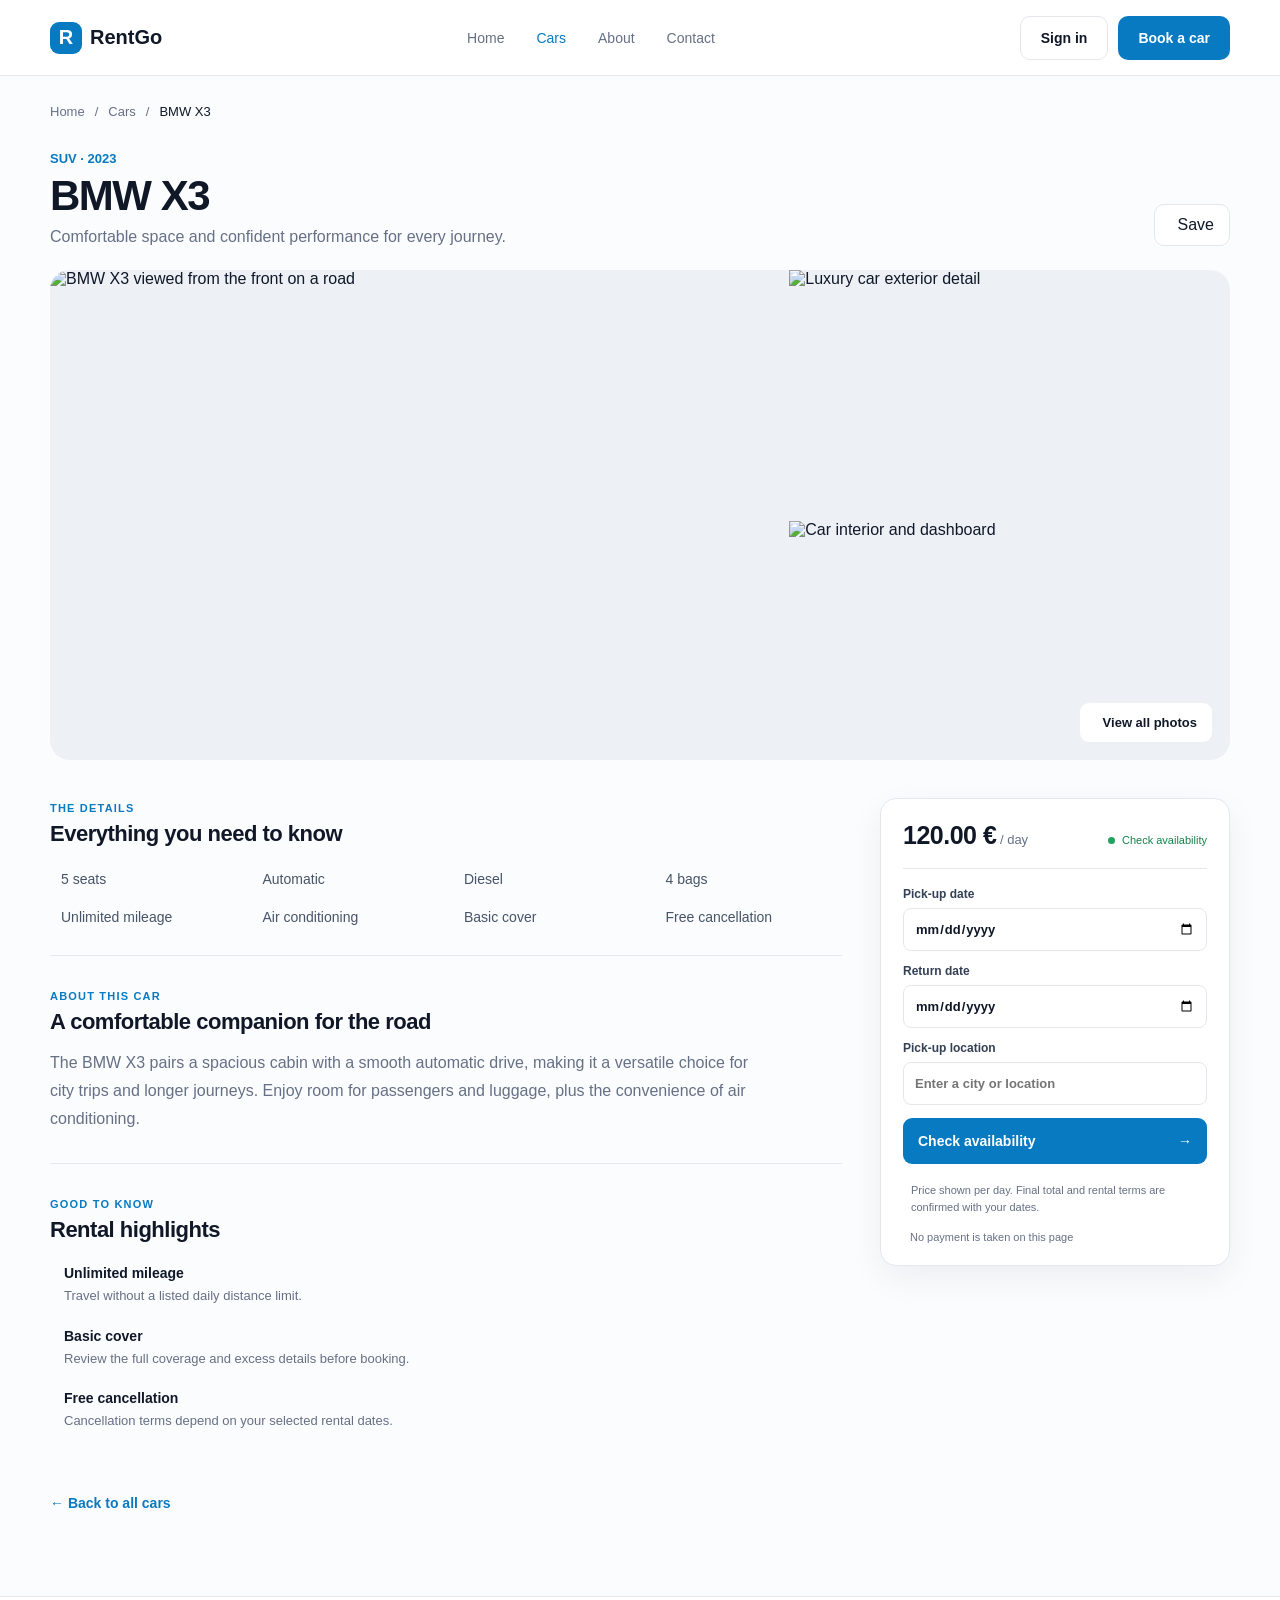
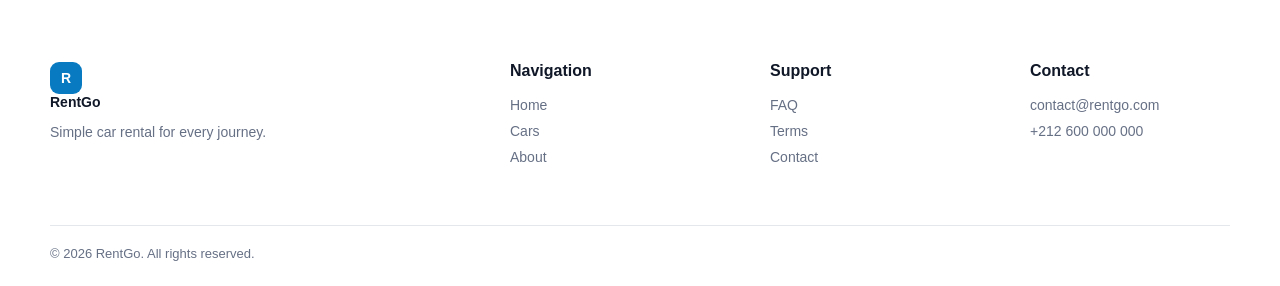
==== pages/car-details.html @ 8f474686 "add car details page and styles for improved user experience" ====
<!DOCTYPE html>
<html lang="en">
<head>
  <meta charset="UTF-8" />
  <meta name="viewport" content="width=device-width, initial-scale=1.0" />
  <meta name="description" content="Explore the BMW X3, review its specifications, and request your rental dates with RentGo." />
  <title>BMW X3 | RentGo</title>
  <link rel="stylesheet" href="https://cdn.jsdelivr.net/npm/lucide-static@latest/font/lucide.css" />
  <link rel="stylesheet" href="../style.css" />
  <link rel="stylesheet" href="car-details.css" />
</head>
<body>
  <header class="navbar">
    <div class="container nav-content">
      <a href="../index.html" class="logo"><span class="logo-icon">R</span>RentGo</a>
      <nav aria-label="Main navigation">
        <a href="../index.html">Home</a><a href="../index.html#cars" class="active">Cars</a><a href="../index.html#about">About</a><a href="../index.html#contact">Contact</a>
      </nav>
      <div class="nav-actions"><a href="#" class="btn btn-light">Sign in</a><a href="#booking" class="btn btn-primary">Book a car</a></div>
    </div>
  </header>

  <main class="detail-page">
    <div class="container">
      <div class="detail-breadcrumb"><a href="../index.html">Home</a><span>/</span><a href="../index.html#cars">Cars</a><span>/</span><span>BMW X3</span></div>

      <section class="detail-title" aria-labelledby="car-title">
        <div>
          <span class="detail-category">SUV <span aria-hidden="true">·</span> 2023</span>
          <h1 id="car-title">BMW X3</h1>
          <p>Comfortable space and confident performance for every journey.</p>
        </div>
        <button class="detail-favorite" type="button" aria-label="Add BMW X3 to favorites"><i class="icon icon-heart" aria-hidden="true"></i><span>Save</span></button>
      </section>

      <section class="detail-gallery" aria-label="BMW X3 photos">
        <img class="gallery-main" src="https://images.unsplash.com/photo-1555215695-3004980ad54e?auto=format&fit=crop&w=1400&q=85" alt="BMW X3 viewed from the front on a road" />
        <div class="gallery-side">
          <img src="https://images.unsplash.com/photo-1503376780353-7e6692767b70?auto=format&fit=crop&w=900&q=85" alt="Luxury car exterior detail" />
          <img src="https://images.unsplash.com/photo-1492144534655-ae79c964c9d7?auto=format&fit=crop&w=900&q=85" alt="Car interior and dashboard" />
        </div>
        <button class="gallery-all" type="button"><i class="icon icon-images" aria-hidden="true"></i> View all photos</button>
      </section>

      <div class="detail-layout">
        <div class="detail-main">
          <section class="detail-section">
            <div class="detail-section-heading"><div><span class="detail-kicker">THE DETAILS</span><h2>Everything you need to know</h2></div></div>
            <ul class="detail-specs">
              <li><i class="icon icon-users" aria-hidden="true"></i><span>5 seats</span></li>
              <li><i class="icon icon-settings-2" aria-hidden="true"></i><span>Automatic</span></li>
              <li><i class="icon icon-fuel" aria-hidden="true"></i><span>Diesel</span></li>
              <li><i class="icon icon-luggage" aria-hidden="true"></i><span>4 bags</span></li>
              <li><i class="icon icon-gauge" aria-hidden="true"></i><span>Unlimited mileage</span></li>
              <li><i class="icon icon-snowflake" aria-hidden="true"></i><span>Air conditioning</span></li>
              <li><i class="icon icon-shield-check" aria-hidden="true"></i><span>Basic cover</span></li>
              <li><i class="icon icon-calendar-check" aria-hidden="true"></i><span>Free cancellation</span></li>
            </ul>
          </section>

          <section class="detail-section about-car">
            <span class="detail-kicker">ABOUT THIS CAR</span>
            <h2>A comfortable companion for the road</h2>
            <p>The BMW X3 pairs a spacious cabin with a smooth automatic drive, making it a versatile choice for city trips and longer journeys. Enjoy room for passengers and luggage, plus the convenience of air conditioning.</p>
          </section>

          <section class="detail-section included-section">
            <span class="detail-kicker">GOOD TO KNOW</span>
            <h2>Rental highlights</h2>
            <div class="highlight-row"><i class="icon icon-route" aria-hidden="true"></i><div><strong>Unlimited mileage</strong><span>Travel without a listed daily distance limit.</span></div></div>
            <div class="highlight-row"><i class="icon icon-shield-check" aria-hidden="true"></i><div><strong>Basic cover</strong><span>Review the full coverage and excess details before booking.</span></div></div>
            <div class="highlight-row"><i class="icon icon-calendar-check" aria-hidden="true"></i><div><strong>Free cancellation</strong><span>Cancellation terms depend on your selected rental dates.</span></div></div>
          </section>
        </div>

        <aside class="booking-card" id="booking" aria-label="Booking request">
          <div class="booking-price"><div><strong>120.00 €</strong><span> / day</span></div><span class="availability"><i></i> Check availability</span></div>
          <form class="booking-form" action="#booking" method="get">
            <label>Pick-up date<input type="date" name="pickup" /></label>
            <label>Return date<input type="date" name="return" /></label>
            <label>Pick-up location<input type="text" name="location" placeholder="Enter a city or location" /></label>
            <button class="booking-submit" type="submit">Check availability <span aria-hidden="true">→</span></button>
          </form>
          <p class="booking-note"><i class="icon icon-info" aria-hidden="true"></i> Price shown per day. Final total and rental terms are confirmed with your dates.</p>
          <div class="booking-trust"><i class="icon icon-lock-keyhole" aria-hidden="true"></i> No payment is taken on this page</div>
        </aside>
      </div>

      <a class="back-to-cars" href="../index.html#cars">← Back to all cars</a>
    </div>
  </main>

  <footer class="footer" id="contact">
    <div class="container footer-content">
      <div><a href="../index.html" class="logo"><span class="logo-icon">R</span>RentGo</a><p>Simple car rental for every journey.</p></div>
      <div><h4>Navigation</h4><a href="../index.html">Home</a><a href="../index.html#cars">Cars</a><a href="../index.html#about">About</a></div>
      <div><h4>Support</h4><a href="#">FAQ</a><a href="#">Terms</a><a href="../index.html#contact">Contact</a></div>
      <div><h4>Contact</h4><p>contact@rentgo.com</p><p>+212 600 000 000</p></div>
    </div>
    <div class="container copyright">© 2026 RentGo. All rights reserved.</div>
  </footer>
</body>
</html>
---- style.css ----
/* =========================
   DESIGN SYSTEM
========================= */

:root {
  --primary: #087ac1;
  --primary-dark: #06649e;

  --text: #101828;
  --text-light: #667085;

  --background: #ffffff;
  --surface: #f7f9fc;
  --border: #e4e7ec;

  --dark: #101828;

  --radius-sm: 10px;
  --radius-md: 16px;
  --radius-lg: 24px;

  --container: 1180px;
}

* {
  box-sizing: border-box;
  margin: 0;
  padding: 0;
}

html {
  scroll-behavior: smooth;
}

body {
  font-family: Inter, Arial, sans-serif;

  color: var(--text);
  background: var(--background);
}

a {
  text-decoration: none;
  color: inherit;
}

img {
  display: block;
  max-width: 100%;
}

button {
  font: inherit;
}

.container {
  width: min(100% - 40px, var(--container));
  margin-inline: auto;
}

/* =========================
     BUTTONS
  ========================= */

.btn {
  display: inline-flex;
  align-items: center;
  justify-content: center;

  height: 44px;
  padding: 0 20px;

  border-radius: var(--radius-sm);
  font-weight: 600;
  font-size: 14px;

  transition: 0.2s;
}

.btn-primary {
  background: var(--primary);
  color: white;
}

.btn-primary:hover {
  background: var(--primary-dark);
}

.btn-outline {
  border: 1px solid var(--border);
  background: white;
}

.btn-light {
  border: 1px solid var(--border);
}

.btn-large {
  height: 52px;
  padding-inline: 26px;
}

.btn-white {
  background: white;
  color: var(--dark);
}

/* =========================
     NAVBAR
  ========================= */

.navbar {
  height: 76px;
  border-bottom: 1px solid var(--border);
  background: white;
}

.nav-content {
  height: 100%;

  display: flex;
  align-items: center;
  justify-content: space-between;
}

.logo {
  display: flex;
  align-items: center;
  gap: 8px;

  font-size: 20px;
  font-weight: 800;
}

.logo-icon {
  width: 32px;
  height: 32px;

  display: grid;
  place-items: center;

  border-radius: 9px;
  background: var(--primary);
  color: white;
}

nav {
  display: flex;
  gap: 32px;
}

nav a {
  color: var(--text-light);
  font-size: 14px;
  font-weight: 500;
}

nav a:hover,
nav a.active {
  color: var(--primary);
}

.nav-actions {
  display: flex;
  gap: 10px;
}

/* =========================
     HERO
  ========================= */

.hero {
  padding: 88px 0 76px;
  background: linear-gradient(120deg, #ffffff 45%, #f2f8fc 100%);
}

.hero-content {
  display: flex;
  align-items: center;
  justify-content: center;
  text-align: center;
}

.hero-text {
  width: min(100%, 760px);
  margin-inline: auto;
  text-align: center;
}

.hero h1 {
  margin-inline: auto;
  text-align: center;
}

.hero-text > p {
  margin-inline: auto;
}


.eyebrow {
  display: inline-block;

  margin-bottom: 15px;

  color: var(--primary);

  font-size: 12px;
  font-weight: 700;
  letter-spacing: 1.4px;
}

.hero h1 {
  max-width: 600px;

  font-size: clamp(48px, 5vw, 72px);
  line-height: 0.98;
  letter-spacing: -3px;
}

.hero-text > p {
  max-width: 520px;

  margin-top: 24px;

  color: var(--text-light);

  font-size: 17px;
  line-height: 1.7;
}

.hero-actions {
  margin-top: 32px;
  display: flex;
  justify-content: center;
  gap: 12px;
}

.hero-benefits {
  display: flex;
  justify-content: center;
  gap: 22px;
  flex-wrap: wrap;

  margin-top: 28px;

  color: var(--text-light);
  font-size: 13px;
}

/* HERO IMAGE */

.hero-visual {
  position: relative;

  min-height: 430px;

  display: flex;
  align-items: center;
  justify-content: center;
}

.hero-shape {
  position: absolute;

  width: 88%;
  height: 90%;

  right: 0;

  border-radius: 120px 30px 100px 30px;

  background: linear-gradient(145deg, #eaf5fb, #d9edf8);
}

.hero-visual img {
  position: relative;
  z-index: 2;

  width: 95%;
  height: 350px;

  object-fit: cover;

  border-radius: 30px;
}

.floating-card {
  position: absolute;
  z-index: 3;

  bottom: 22px;
  left: 5px;

  padding: 15px 20px;

  background: white;

  border: 1px solid var(--border);
  border-radius: 14px;

  box-shadow: 0 10px 40px rgb(0 0 0 / 8%);

  display: flex;
  flex-direction: column;
}

.floating-card span {
  margin-top: 4px;

  color: var(--text-light);
  font-size: 12px;
}

/* =========================
     BRANDS
  ========================= */

.brands {
  padding: 34px 0;

  border-top: 1px solid var(--border);
  border-bottom: 1px solid var(--border);
}

.section-label {
  margin-bottom: 22px;

  text-align: center;

  color: var(--text-light);

  font-size: 13px;
}

.brand-marquee {
  overflow: hidden;
}

.brand-track {
  display: flex;
  justify-content: space-around;
  gap: 55px;

  min-width: max-content;

  font-size: 17px;
  font-weight: 800;

  color: #98a2b3;
}

.brand-track span:hover {
  color: var(--text);
}

/* =========================
     CARS SECTION
  ========================= */

.cars-section {
  padding: 90px 0;
}

.section-header {
  display: flex;
  justify-content: space-between;
  align-items: end;

  margin-bottom: 30px;
}

.section-header h2 {
  font-size: 38px;
  letter-spacing: -1.5px;
}

.section-header p {
  max-width: 550px;

  margin-top: 10px;

  color: var(--text-light);
  line-height: 1.6;
}

.view-all {
  color: var(--primary);
  font-weight: 600;
  font-size: 14px;
}

/* TABS */

.tabs {
  display: flex;
  gap: 8px;

  margin-bottom: 28px;

  overflow-x: auto;
}

.tab {
  padding: 10px 18px;

  border: 1px solid var(--border);
  border-radius: 50px;

  background: white;

  color: var(--text-light);

  cursor: pointer;
}

.tab:hover,
.tab.active {
  background: var(--primary);
  border-color: var(--primary);

  color: white;
}

/* =========================
     CAR CARD
  ========================= */

.car-grid {
  display: grid;
  grid-template-columns: repeat(3, 1fr);

  gap: 22px;
}

.car-card {
  overflow: hidden;

  border: 1px solid var(--border);
  border-radius: var(--radius-md);
  background: white;
  transition: 0.25s;
}

.car-card:hover {
  box-shadow: 0 18px 50px rgb(16 24 40 / 9%);
  cursor: pointer;
}

.car-image {
  position: relative;
  height: 230px;
  background: var(--surface);
}

.car-image img {
  width: 100%;
  height: 100%;

  object-fit: cover;
}

.car-badge {
  position: absolute;
  z-index: 2;

  top: 15px;
  left: 15px;

  padding: 6px 10px;

  border-radius: 8px;

  background: white;

  font-size: 11px;
  font-weight: 600;
}

.favorite {
  position: absolute;
  z-index: 2;

  top: 14px;
  right: 14px;

  width: 34px;
  height: 34px;

  border: none;
  border-radius: 50%;

  background: white;

  font-size: 19px;

  cursor: pointer;
}

.car-content {
  padding: 20px;
}

.car-heading {
  display: flex;
  justify-content: space-between;
  align-items: start;
}

.brand-name {
  color: var(--primary);

  font-size: 11px;
  font-weight: 700;
}

.car-heading h3 {
  margin-top: 4px;

  font-size: 20px;
}

.year {
  padding: 5px 8px;

  border-radius: 7px;

  background: var(--surface);

  color: var(--text-light);

  font-size: 12px;
}

.car-specs {
  list-style: none;
  display: grid;
  grid-template-columns: repeat(4, minmax(0, 1fr));
  gap: 14px 6px;
  margin: 20px 0 22px;
  padding: 4px 0;
}

.car-specs li {
  min-width: 0;
  display: flex;
  flex-direction: column;
  align-items: center;
  justify-content: center;
  gap: 5px;
  color: #475467;
  font-size: 10px;
  font-weight: 500;
  line-height: 1.25;
  text-align: center;
}

.car-specs .icon {
  flex: 0 0 auto;
  color: var(--primary);
  font-size: 15px;
}

.car-specs li span {
  display: -webkit-box;
  overflow: hidden;
  -webkit-box-orient: vertical;
  -webkit-line-clamp: 2;
}

.car-footer {
  padding-top: 18px;

  display: flex;
  align-items: center;
  justify-content: space-between;
}

.price strong {
  font-size: 22px;
}

.price span {
  color: var(--text-light);
  font-size: 12px;
}

.car-button {
  padding: 11px 16px;

  border-radius: 9px;

  background: var(--dark);
  color: white;

  font-size: 13px;
  font-weight: 600;
}

.car-button:hover {
  background: var(--primary);
}

/* =========================
     CONTACT CTA
  ========================= */

.contact-section {
  padding-bottom: 90px;
}

.contact-card {
  position: relative;
  isolation: isolate;
  overflow: hidden;
  min-height: 430px;
  border-radius: var(--radius-lg);
  background: var(--dark);
  color: white;
}

.contact-content {
  position: relative;
  z-index: 2;
  width: 58%;
  min-height: 430px;

  padding: 60px;
}

.eyebrow.light {
  color: #79c8f6;
}

.contact-content h2 {
  max-width: 470px;

  font-size: 40px;
  line-height: 1.1;
}

.contact-content > p {
  max-width: 500px;

  margin-top: 20px;

  color: #b7c0ce;
  line-height: 1.7;
}

.contact-features {
  display: flex;
  flex-direction: column;
  gap: 10px;

  margin: 25px 0;

  color: #d0d5dd;

  font-size: 14px;
}

.contact-image {
  position: absolute;
  z-index: 0;
  inset: 0;
}

.contact-image::after {
  position: absolute;
  inset: 0;
  content: "";
  background: linear-gradient(
    90deg,
    var(--dark) 0%,
    var(--dark) 34%,
    rgb(16 24 40 / 88%) 46%,
    rgb(16 24 40 / 35%) 68%,
    rgb(16 24 40 / 8%) 100%
  );
}

.contact-image img {
  width: 100%;
  height: 100%;
  object-fit: cover;
  object-position: left ;
}

/* =========================
     FOOTER
  ========================= */

.footer {
  padding: 65px 0 25px;

  border-top: 1px solid var(--border);
}

.footer-content {
  display: grid;
  grid-template-columns: 2fr 1fr 1fr 1fr;

  gap: 60px;
}

.footer h4 {
  margin-bottom: 17px;
}

.footer p,
.footer a {
  display: block;

  margin-bottom: 10px;

  color: var(--text-light);
  font-size: 14px;
}

.footer .logo {
  margin-bottom: 14px;

  color: var(--text);
}

.copyright {
  margin-top: 50px;
  padding-top: 20px;

  border-top: 1px solid var(--border);

  color: var(--text-light);

  font-size: 13px;
}

/* =========================
     RESPONSIVE
  ========================= */

@media (max-width: 900px) {
  nav {
    display: none;
  }

  .hero h1 {
    font-size: 52px;
  }

  .hero-visual {
    min-height: 350px;
  }

  .car-grid {
    grid-template-columns: 1fr 1fr;
  }

  .contact-content {
    width: 72%;
  }

  .contact-image::after {
    background: linear-gradient(
      90deg,
      var(--dark) 0%,
      rgb(16 24 40 / 92%) 42%,
      rgb(16 24 40 / 55%) 100%
    );
  }

  .footer-content {
    grid-template-columns: 1fr 1fr;
  }
}

@media (max-width: 600px) {
  .nav-actions .btn-light {
    display: none;
  }

  .hero {
    padding-top: 45px;
  }

  .hero h1 {
    font-size: 42px;
  }

  .hero-actions {
    flex-direction: column;
  }

  .hero-actions .btn {
    width: 100%;
  }

  .hero-benefits {
    flex-direction: column;
    gap: 9px;
  }

  .section-header {
    align-items: start;
    flex-direction: column;
    gap: 20px;
  }

  .section-header h2 {
    font-size: 31px;
  }

  .car-grid {
    grid-template-columns: 1fr;
  }

  .contact-content {
    width: 100%;
    min-height: 430px;
    padding: 36px 25px;
  }

  .contact-image::after {
    background: linear-gradient(
      90deg,
      rgb(16 24 40 / 94%) 0%,
      rgb(16 24 40 / 82%) 100%
    );
  }

  .contact-content h2 {
    font-size: 32px;
  }

  .footer-content {
    grid-template-columns: 1fr;
  }
}
---- pages/car-details.css ----
/* Car detail page */
.detail-page {
  padding: 28px 0 84px;
  background: #fbfcfe;
}

.detail-breadcrumb {
  display: flex;
  align-items: center;
  gap: 10px;
  color: var(--text-light);
  font-size: 13px;
}
.detail-breadcrumb a:hover { color: var(--primary); }
.detail-breadcrumb span:last-child { color: var(--text); }

.detail-title {
  display: flex;
  align-items: end;
  justify-content: space-between;
  gap: 24px;
  padding: 30px 0 24px;
}
.detail-category {
  color: var(--primary);
  font-size: 13px;
  font-weight: 700;
}
.detail-title h1 {
  margin-top: 5px;
  font-size: clamp(32px, 4vw, 42px);
  letter-spacing: -1.5px;
}
.detail-title p { margin-top: 8px; color: var(--text-light); }
.detail-favorite {
  display: inline-flex;
  align-items: center;
  gap: 8px;
  padding: 11px 15px;
  border: 1px solid var(--border);
  border-radius: 10px;
  background: white;
  color: var(--text);
  font: inherit;
  cursor: pointer;
}
.detail-favorite .icon { color: var(--primary); }

.detail-gallery {
  position: relative;
  display: grid;
  grid-template-columns: 1.65fr 1fr;
  gap: 12px;
  height: clamp(300px, 42vw, 490px);
  overflow: hidden;
  border-radius: 20px;
  background: #edf1f5;
}
.detail-gallery img { display: block; width: 100%; height: 100%; object-fit: cover; }
.gallery-main { min-width: 0; }
.gallery-side { display: grid; min-height: 0; grid-template-rows: 1fr 1fr; gap: 12px; }
.gallery-all {
  position: absolute;
  right: 18px;
  bottom: 18px;
  display: inline-flex;
  align-items: center;
  gap: 8px;
  padding: 11px 14px;
  border: 1px solid rgb(255 255 255 / 70%);
  border-radius: 9px;
  background: white;
  color: var(--text);
  font: inherit;
  font-size: 13px;
  font-weight: 600;
}

.detail-layout {
  display: grid;
  grid-template-columns: minmax(0, 1fr) 350px;
  align-items: start;
  gap: 38px;
  margin-top: 38px;
}
.detail-main { min-width: 0; }
.detail-section {
  padding: 0 0 30px;
  margin-bottom: 30px;
  border-bottom: 1px solid var(--border);
}
.detail-section h2 {
  margin-top: 5px;
  font-size: 22px;
  letter-spacing: -.5px;
}
.detail-kicker {
  color: var(--primary);
  font-size: 11px;
  font-weight: 700;
  letter-spacing: 1.2px;
}
.detail-specs {
  list-style: none;
  display: grid;
  grid-template-columns: repeat(4, minmax(0, 1fr));
  gap: 22px 14px;
  margin-top: 24px;
}
.detail-specs li {
  display: flex;
  align-items: center;
  gap: 11px;
  min-width: 0;
  color: #475467;
  font-size: 14px;
}
.detail-specs .icon { color: var(--primary); font-size: 19px; }
.about-car p {
  max-width: 720px;
  margin-top: 14px;
  color: var(--text-light);
  line-height: 1.75;
}
.included-section { border-bottom: 0; }
.highlight-row {
  display: flex;
  align-items: flex-start;
  gap: 14px;
  margin-top: 22px;
}
.highlight-row > .icon { margin-top: 2px; color: var(--primary); font-size: 20px; }
.highlight-row div { display: grid; gap: 5px; }
.highlight-row strong { font-size: 14px; }
.highlight-row span { color: var(--text-light); font-size: 13px; line-height: 1.5; }

.booking-card {
  position: sticky;
  top: 24px;
  padding: 22px;
  border: 1px solid var(--border);
  border-radius: 16px;
  background: white;
  box-shadow: 0 12px 35px rgb(16 24 40 / 6%);
}
.booking-price {
  display: flex;
  align-items: baseline;
  justify-content: space-between;
  gap: 10px;
  padding-bottom: 18px;
  border-bottom: 1px solid var(--border);
}
.booking-price strong { font-size: 25px; letter-spacing: -.5px; }
.booking-price > div > span { color: var(--text-light); font-size: 13px; }
.availability { color: #16834a; font-size: 11px; white-space: nowrap; }
.availability i { display: inline-block; width: 7px; height: 7px; margin-right: 4px; border-radius: 50%; background: #22a261; }
.booking-form { display: grid; gap: 13px; padding: 18px 0; }
.booking-form label { display: grid; gap: 7px; color: #344054; font-size: 12px; font-weight: 600; }
.booking-form input {
  width: 100%;
  height: 43px;
  padding: 0 11px;
  border: 1px solid var(--border);
  border-radius: 8px;
  background: white;
  color: var(--text);
  font: inherit;
  font-size: 13px;
}
.booking-form input:focus { outline: 2px solid rgb(8 122 193 / 20%); border-color: var(--primary); }
.booking-submit {
  display: flex;
  justify-content: space-between;
  align-items: center;
  width: 100%;
  height: 46px;
  padding: 0 15px;
  border: 0;
  border-radius: 9px;
  background: var(--primary);
  color: white;
  font: inherit;
  font-size: 14px;
  font-weight: 600;
  cursor: pointer;
}
.booking-submit:hover { background: var(--primary-dark); }
.booking-note { display: flex; gap: 8px; color: var(--text-light); font-size: 11px; line-height: 1.55; }
.booking-note .icon { flex: 0 0 auto; margin-top: 1px; }
.booking-trust { display: flex; align-items: center; gap: 7px; margin-top: 15px; color: #667085; font-size: 11px; }
.back-to-cars { display: inline-block; margin-top: 4px; color: var(--primary); font-size: 14px; font-weight: 600; }

@media (max-width: 900px) {
  .detail-layout { grid-template-columns: minmax(0, 1fr) 310px; gap: 24px; }
  .detail-specs { grid-template-columns: repeat(2, minmax(0, 1fr)); }
}
@media (max-width: 700px) {
  .detail-page { padding-top: 20px; }
  .detail-title { align-items: flex-start; padding-top: 24px; }
  .detail-title p { max-width: 340px; line-height: 1.5; }
  .detail-gallery { grid-template-columns: 1fr; height: 300px; }
  .gallery-side { display: none; }
  .detail-layout { grid-template-columns: 1fr; gap: 10px; margin-top: 28px; }
  .booking-card { position: static; grid-row: 1; }
  .detail-main { grid-row: 2; }
  .detail-specs { gap: 18px 10px; }
}
@media (max-width: 420px) {
  .detail-breadcrumb { font-size: 12px; }
  .detail-favorite { padding: 10px; }
  .detail-favorite span { display: none; }
  .detail-specs li { gap: 8px; font-size: 12px; }
  .booking-card { padding: 18px; }
}
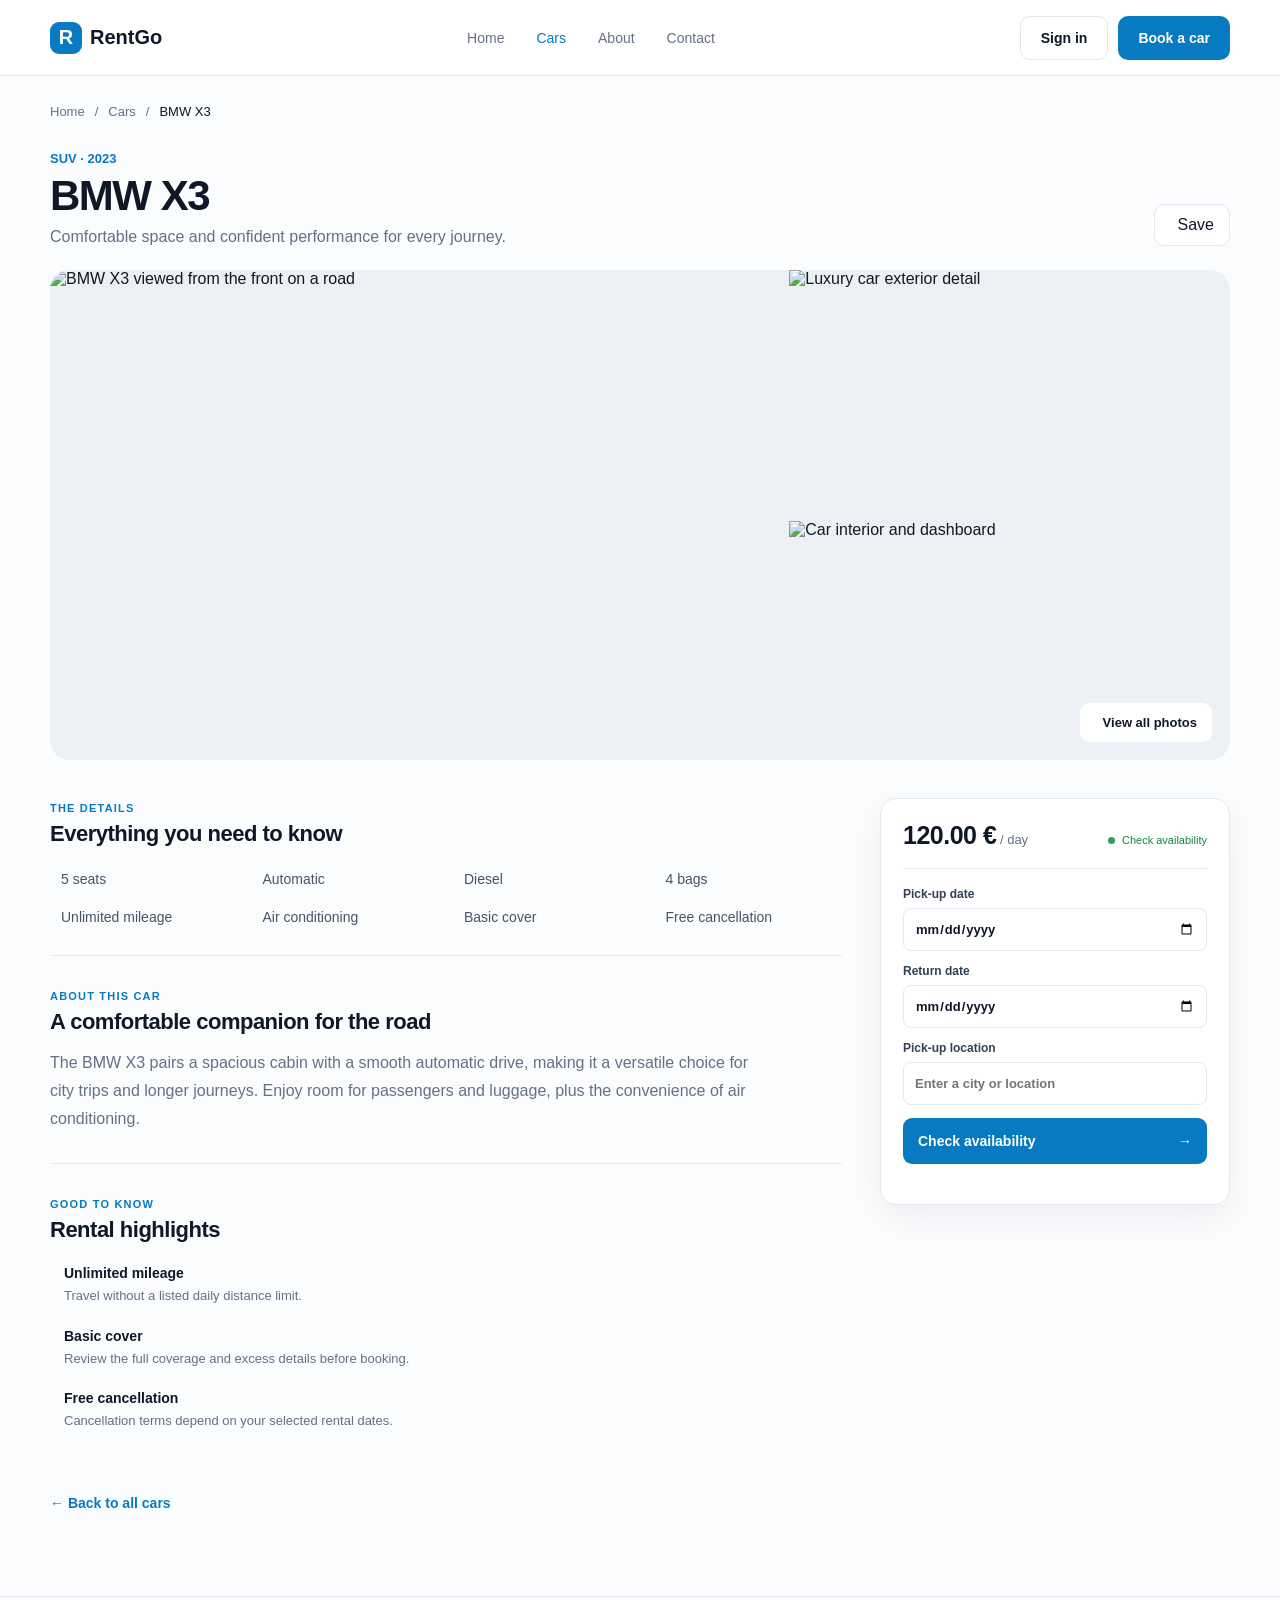
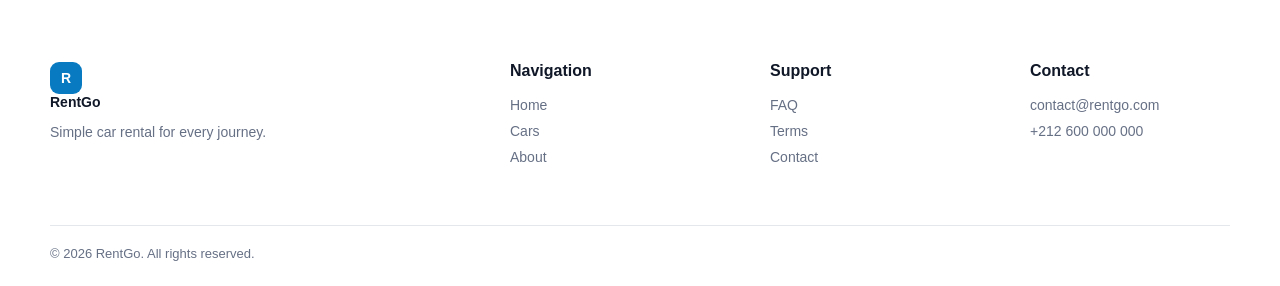
==== commit 1d9bc0fb: "refactor car details page for improved structure and readability" ====
--- a/pages/car-details.html
+++ b/pages/car-details.html
@@ -1,103 +1,225 @@
-<!DOCTYPE html>
+<!doctype html>
 <html lang="en">
-<head>
-  <meta charset="UTF-8" />
-  <meta name="viewport" content="width=device-width, initial-scale=1.0" />
-  <meta name="description" content="Explore the BMW X3, review its specifications, and request your rental dates with RentGo." />
-  <title>BMW X3 | RentGo</title>
-  <link rel="stylesheet" href="https://cdn.jsdelivr.net/npm/lucide-static@latest/font/lucide.css" />
-  <link rel="stylesheet" href="../style.css" />
-  <link rel="stylesheet" href="car-details.css" />
-</head>
-<body>
-  <header class="navbar">
-    <div class="container nav-content">
-      <a href="../index.html" class="logo"><span class="logo-icon">R</span>RentGo</a>
-      <nav aria-label="Main navigation">
-        <a href="../index.html">Home</a><a href="../index.html#cars" class="active">Cars</a><a href="../index.html#about">About</a><a href="../index.html#contact">Contact</a>
-      </nav>
-      <div class="nav-actions"><a href="#" class="btn btn-light">Sign in</a><a href="#booking" class="btn btn-primary">Book a car</a></div>
-    </div>
-  </header>
-
-  <main class="detail-page">
-    <div class="container">
-      <div class="detail-breadcrumb"><a href="../index.html">Home</a><span>/</span><a href="../index.html#cars">Cars</a><span>/</span><span>BMW X3</span></div>
-
-      <section class="detail-title" aria-labelledby="car-title">
-        <div>
-          <span class="detail-category">SUV <span aria-hidden="true">·</span> 2023</span>
-          <h1 id="car-title">BMW X3</h1>
-          <p>Comfortable space and confident performance for every journey.</p>
-        </div>
-        <button class="detail-favorite" type="button" aria-label="Add BMW X3 to favorites"><i class="icon icon-heart" aria-hidden="true"></i><span>Save</span></button>
-      </section>
-
-      <section class="detail-gallery" aria-label="BMW X3 photos">
-        <img class="gallery-main" src="https://images.unsplash.com/photo-1555215695-3004980ad54e?auto=format&fit=crop&w=1400&q=85" alt="BMW X3 viewed from the front on a road" />
-        <div class="gallery-side">
-          <img src="https://images.unsplash.com/photo-1503376780353-7e6692767b70?auto=format&fit=crop&w=900&q=85" alt="Luxury car exterior detail" />
-          <img src="https://images.unsplash.com/photo-1492144534655-ae79c964c9d7?auto=format&fit=crop&w=900&q=85" alt="Car interior and dashboard" />
-        </div>
-        <button class="gallery-all" type="button"><i class="icon icon-images" aria-hidden="true"></i> View all photos</button>
-      </section>
-
-      <div class="detail-layout">
-        <div class="detail-main">
-          <section class="detail-section">
-            <div class="detail-section-heading"><div><span class="detail-kicker">THE DETAILS</span><h2>Everything you need to know</h2></div></div>
-            <ul class="detail-specs">
-              <li><i class="icon icon-users" aria-hidden="true"></i><span>5 seats</span></li>
-              <li><i class="icon icon-settings-2" aria-hidden="true"></i><span>Automatic</span></li>
-              <li><i class="icon icon-fuel" aria-hidden="true"></i><span>Diesel</span></li>
-              <li><i class="icon icon-luggage" aria-hidden="true"></i><span>4 bags</span></li>
-              <li><i class="icon icon-gauge" aria-hidden="true"></i><span>Unlimited mileage</span></li>
-              <li><i class="icon icon-snowflake" aria-hidden="true"></i><span>Air conditioning</span></li>
-              <li><i class="icon icon-shield-check" aria-hidden="true"></i><span>Basic cover</span></li>
-              <li><i class="icon icon-calendar-check" aria-hidden="true"></i><span>Free cancellation</span></li>
-            </ul>
-          </section>
-
-          <section class="detail-section about-car">
-            <span class="detail-kicker">ABOUT THIS CAR</span>
-            <h2>A comfortable companion for the road</h2>
-            <p>The BMW X3 pairs a spacious cabin with a smooth automatic drive, making it a versatile choice for city trips and longer journeys. Enjoy room for passengers and luggage, plus the convenience of air conditioning.</p>
-          </section>
-
-          <section class="detail-section included-section">
-            <span class="detail-kicker">GOOD TO KNOW</span>
-            <h2>Rental highlights</h2>
-            <div class="highlight-row"><i class="icon icon-route" aria-hidden="true"></i><div><strong>Unlimited mileage</strong><span>Travel without a listed daily distance limit.</span></div></div>
-            <div class="highlight-row"><i class="icon icon-shield-check" aria-hidden="true"></i><div><strong>Basic cover</strong><span>Review the full coverage and excess details before booking.</span></div></div>
-            <div class="highlight-row"><i class="icon icon-calendar-check" aria-hidden="true"></i><div><strong>Free cancellation</strong><span>Cancellation terms depend on your selected rental dates.</span></div></div>
-          </section>
-        </div>
-
-        <aside class="booking-card" id="booking" aria-label="Booking request">
-          <div class="booking-price"><div><strong>120.00 €</strong><span> / day</span></div><span class="availability"><i></i> Check availability</span></div>
-          <form class="booking-form" action="#booking" method="get">
-            <label>Pick-up date<input type="date" name="pickup" /></label>
-            <label>Return date<input type="date" name="return" /></label>
-            <label>Pick-up location<input type="text" name="location" placeholder="Enter a city or location" /></label>
-            <button class="booking-submit" type="submit">Check availability <span aria-hidden="true">→</span></button>
-          </form>
-          <p class="booking-note"><i class="icon icon-info" aria-hidden="true"></i> Price shown per day. Final total and rental terms are confirmed with your dates.</p>
-          <div class="booking-trust"><i class="icon icon-lock-keyhole" aria-hidden="true"></i> No payment is taken on this page</div>
-        </aside>
+  <head>
+    <meta charset="UTF-8" />
+    <meta name="viewport" content="width=device-width, initial-scale=1.0" />
+    <meta
+      name="description"
+      content="Explore the BMW X3, review its specifications, and request your rental dates with RentGo."
+    />
+    <title>BMW X3 | RentGo</title>
+    <link
+      rel="stylesheet"
+      href="https://cdn.jsdelivr.net/npm/lucide-static@latest/font/lucide.css"
+    />
+    <link rel="stylesheet" href="../style.css" />
+    <link rel="stylesheet" href="car-details.css" />
+  </head>
+  <body>
+    <header class="navbar">
+      <div class="container nav-content">
+        <a href="../index.html" class="logo"
+          ><span class="logo-icon">R</span>RentGo</a
+        >
+        <nav>
+          <a href="../index.html">Home</a
+          ><a href="../index.html#cars" class="active">Cars</a
+          ><a href="../index.html#about">About</a
+          ><a href="../index.html#contact">Contact</a>
+        </nav>
+        <div class="nav-actions">
+          <a href="#" class="btn btn-light">Sign in</a
+          ><a href="#booking" class="btn btn-primary">Book a car</a>
+        </div>
       </div>
-
-      <a class="back-to-cars" href="../index.html#cars">← Back to all cars</a>
-    </div>
-  </main>
-
-  <footer class="footer" id="contact">
-    <div class="container footer-content">
-      <div><a href="../index.html" class="logo"><span class="logo-icon">R</span>RentGo</a><p>Simple car rental for every journey.</p></div>
-      <div><h4>Navigation</h4><a href="../index.html">Home</a><a href="../index.html#cars">Cars</a><a href="../index.html#about">About</a></div>
-      <div><h4>Support</h4><a href="#">FAQ</a><a href="#">Terms</a><a href="../index.html#contact">Contact</a></div>
-      <div><h4>Contact</h4><p>contact@rentgo.com</p><p>+212 600 000 000</p></div>
-    </div>
-    <div class="container copyright">© 2026 RentGo. All rights reserved.</div>
-  </footer>
-</body>
+    </header>
+
+    <main class="detail-page">
+      <div class="container">
+        <div class="detail-breadcrumb">
+          <a href="../index.html">Home</a><span>/</span
+          ><a href="../index.html#cars">Cars</a><span>/</span
+          ><span>BMW X3</span>
+        </div>
+
+        <section class="detail-title">
+          <div>
+            <span class="detail-category"
+              >SUV <span>·</span> 2023</span
+            >
+            <h1 id="car-title">BMW X3</h1>
+            <p>
+              Comfortable space and confident performance for every journey.
+            </p>
+          </div>
+          <button
+            class="detail-favorite"
+            type="button"
+          >
+            <i class="icon icon-heart"></i><span>Save</span>
+          </button>
+        </section>
+
+        <section class="detail-gallery">
+          <img
+            class="gallery-main"
+            src="https://images.unsplash.com/photo-1555215695-3004980ad54e?auto=format&fit=crop&w=1400&q=85"
+            alt="BMW X3 viewed from the front on a road"
+          />
+          <div class="gallery-side">
+            <img
+              src="https://images.unsplash.com/photo-1503376780353-7e6692767b70?auto=format&fit=crop&w=900&q=85"
+              alt="Luxury car exterior detail"
+            />
+            <img
+              src="https://images.unsplash.com/photo-1492144534655-ae79c964c9d7?auto=format&fit=crop&w=900&q=85"
+              alt="Car interior and dashboard"
+            />
+          </div>
+          <button class="gallery-all" type="button">
+            <i class="icon icon-images"></i> View all photos
+          </button>
+        </section>
+
+        <div class="detail-layout">
+          <div class="detail-main">
+            <section class="detail-section">
+              <div class="detail-section-heading">
+                <div>
+                  <span class="detail-kicker">THE DETAILS</span>
+                  <h2>Everything you need to know</h2>
+                </div>
+              </div>
+              <ul class="detail-specs">
+                <li>
+                  <i class="icon icon-users"></i
+                  ><span>5 seats</span>
+                </li>
+                <li>
+                  <i class="icon icon-settings-2"></i
+                  ><span>Automatic</span>
+                </li>
+                <li>
+                  <i class="icon icon-fuel"></i
+                  ><span>Diesel</span>
+                </li>
+                <li>
+                  <i class="icon icon-luggage"></i
+                  ><span>4 bags</span>
+                </li>
+                <li>
+                  <i class="icon icon-gauge"></i
+                  ><span>Unlimited mileage</span>
+                </li>
+                <li>
+                  <i class="icon icon-snowflake"></i
+                  ><span>Air conditioning</span>
+                </li>
+                <li>
+                  <i class="icon icon-shield-check"></i
+                  ><span>Basic cover</span>
+                </li>
+                <li>
+                  <i class="icon icon-calendar-check"></i
+                  ><span>Free cancellation</span>
+                </li>
+              </ul>
+            </section>
+
+            <section class="detail-section about-car">
+              <span class="detail-kicker">ABOUT THIS CAR</span>
+              <h2>A comfortable companion for the road</h2>
+              <p>
+                The BMW X3 pairs a spacious cabin with a smooth automatic drive,
+                making it a versatile choice for city trips and longer journeys.
+                Enjoy room for passengers and luggage, plus the convenience of
+                air conditioning.
+              </p>
+            </section>
+
+            <section class="detail-section included-section">
+              <span class="detail-kicker">GOOD TO KNOW</span>
+              <h2>Rental highlights</h2>
+              <div class="highlight-row">
+                <i class="icon icon-route"></i>
+                <div>
+                  <strong>Unlimited mileage</strong
+                  ><span>Travel without a listed daily distance limit.</span>
+                </div>
+              </div>
+              <div class="highlight-row">
+                <i class="icon icon-shield-check"></i>
+                <div>
+                  <strong>Basic cover</strong
+                  ><span
+                    >Review the full coverage and excess details before
+                    booking.</span
+                  >
+                </div>
+              </div>
+              <div class="highlight-row">
+                <i class="icon icon-calendar-check"></i>
+                <div>
+                  <strong>Free cancellation</strong
+                  ><span
+                    >Cancellation terms depend on your selected rental
+                    dates.</span
+                  >
+                </div>
+              </div>
+            </section>
+          </div>
+
+          <aside class="booking-card" id="booking">
+            <div class="booking-price">
+              <div><strong>120.00 €</strong><span> / day</span></div>
+              <span class="availability"><i></i> Check availability</span>
+            </div>
+            <form class="booking-form" action="#booking" method="get">
+              <label>Pick-up date<input type="date" name="pickup" /></label>
+              <label>Return date<input type="date" name="return" /></label>
+              <label
+                >Pick-up location<input
+                  type="text"
+                  name="location"
+                  placeholder="Enter a city or location"
+              /></label>
+              <button class="booking-submit" type="submit">
+                Check availability <span>→</span>
+              </button>
+            </form>
+          </aside>
+        </div>
+
+        <a class="back-to-cars" href="../index.html#cars">← Back to all cars</a>
+      </div>
+    </main>
+
+    <footer class="footer" id="contact">
+      <div class="container footer-content">
+        <div>
+          <a href="../index.html" class="logo"
+            ><span class="logo-icon">R</span>RentGo</a
+          >
+          <p>Simple car rental for every journey.</p>
+        </div>
+        <div>
+          <h4>Navigation</h4>
+          <a href="../index.html">Home</a><a href="../index.html#cars">Cars</a
+          ><a href="../index.html#about">About</a>
+        </div>
+        <div>
+          <h4>Support</h4>
+          <a href="#">FAQ</a><a href="#">Terms</a
+          ><a href="../index.html#contact">Contact</a>
+        </div>
+        <div>
+          <h4>Contact</h4>
+          <p>contact@rentgo.com</p>
+          <p>+212 600 000 000</p>
+        </div>
+      </div>
+      <div class="container copyright">© 2026 RentGo. All rights reserved.</div>
+    </footer>
+  </body>
 </html>
--- a/style.css
+++ b/style.css
@@ -195,7 +195,6 @@
 .hero-text > p {
   margin-inline: auto;
 }
-
 
 .eyebrow {
   display: inline-block;
@@ -683,7 +682,7 @@
   width: 100%;
   height: 100%;
   object-fit: cover;
-  object-position: left ;
+  object-position: left;
 }
 
 /* =========================
@@ -737,101 +736,3 @@
 /* =========================
      RESPONSIVE
   ========================= */
-
-@media (max-width: 900px) {
-  nav {
-    display: none;
-  }
-
-  .hero h1 {
-    font-size: 52px;
-  }
-
-  .hero-visual {
-    min-height: 350px;
-  }
-
-  .car-grid {
-    grid-template-columns: 1fr 1fr;
-  }
-
-  .contact-content {
-    width: 72%;
-  }
-
-  .contact-image::after {
-    background: linear-gradient(
-      90deg,
-      var(--dark) 0%,
-      rgb(16 24 40 / 92%) 42%,
-      rgb(16 24 40 / 55%) 100%
-    );
-  }
-
-  .footer-content {
-    grid-template-columns: 1fr 1fr;
-  }
-}
-
-@media (max-width: 600px) {
-  .nav-actions .btn-light {
-    display: none;
-  }
-
-  .hero {
-    padding-top: 45px;
-  }
-
-  .hero h1 {
-    font-size: 42px;
-  }
-
-  .hero-actions {
-    flex-direction: column;
-  }
-
-  .hero-actions .btn {
-    width: 100%;
-  }
-
-  .hero-benefits {
-    flex-direction: column;
-    gap: 9px;
-  }
-
-  .section-header {
-    align-items: start;
-    flex-direction: column;
-    gap: 20px;
-  }
-
-  .section-header h2 {
-    font-size: 31px;
-  }
-
-  .car-grid {
-    grid-template-columns: 1fr;
-  }
-
-  .contact-content {
-    width: 100%;
-    min-height: 430px;
-    padding: 36px 25px;
-  }
-
-  .contact-image::after {
-    background: linear-gradient(
-      90deg,
-      rgb(16 24 40 / 94%) 0%,
-      rgb(16 24 40 / 82%) 100%
-    );
-  }
-
-  .contact-content h2 {
-    font-size: 32px;
-  }
-
-  .footer-content {
-    grid-template-columns: 1fr;
-  }
-}
